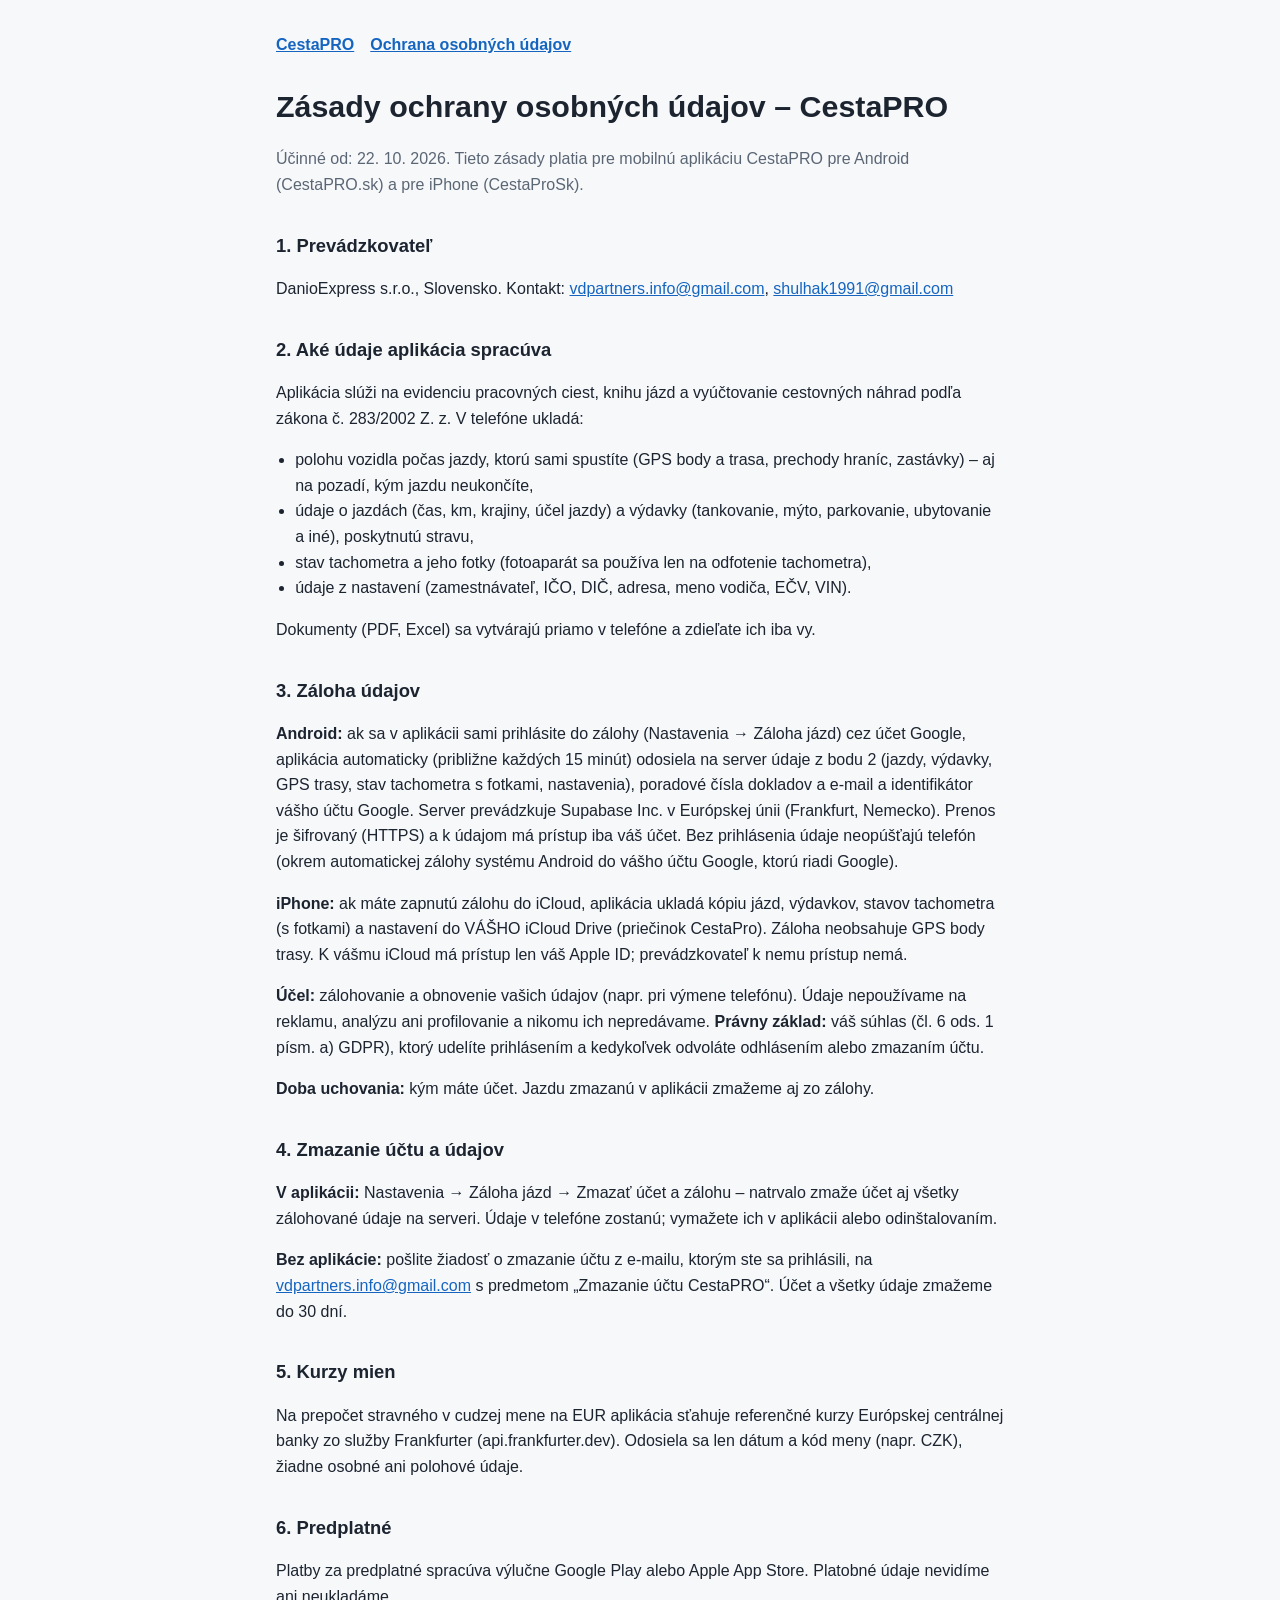
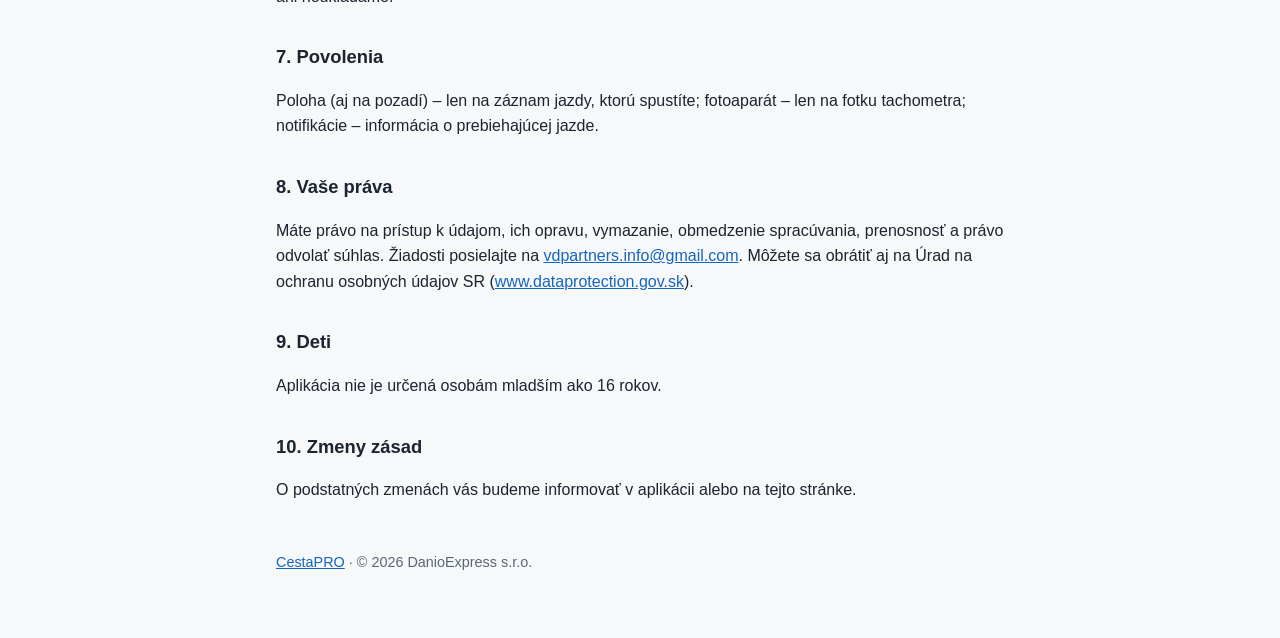
==== privacy.html @ 540cf13b "CestaPRO web: homepage and privacy policy Co-Authored-By: Claude Opus 5.5 <noreply@anthropic.com> Cl" ====
<!doctype html><html lang="sk"><head><meta charset="utf-8"><meta name="viewport" content="width=device-width,initial-scale=1">
<title>Zásady ochrany osobných údajov – CestaPRO</title><link rel="stylesheet" href="style.css"></head><body><main>
<nav><a href="./">CestaPRO</a><a href="privacy.html">Ochrana osobných údajov</a></nav>
<h1>Zásady ochrany osobných údajov – CestaPRO</h1>
<p class="muted">Účinné od: 22. 10. 2026. Tieto zásady platia pre mobilnú aplikáciu CestaPRO pre Android (CestaPRO.sk) a pre iPhone (CestaProSk).</p>
<h2>1. Prevádzkovateľ</h2><p>DanioExpress s.r.o., Slovensko. Kontakt: <a href="mailto:vdpartners.info@gmail.com">vdpartners.info@gmail.com</a>, <a href="mailto:shulhak1991@gmail.com">shulhak1991@gmail.com</a></p>
<h2>2. Aké údaje aplikácia spracúva</h2><p>Aplikácia slúži na evidenciu pracovných ciest, knihu jázd a vyúčtovanie cestovných náhrad podľa zákona č. 283/2002 Z. z. V telefóne ukladá:</p>
<ul><li>polohu vozidla počas jazdy, ktorú sami spustíte (GPS body a trasa, prechody hraníc, zastávky) – aj na pozadí, kým jazdu neukončíte,</li>
<li>údaje o jazdách (čas, km, krajiny, účel jazdy) a výdavky (tankovanie, mýto, parkovanie, ubytovanie a iné), poskytnutú stravu,</li>
<li>stav tachometra a jeho fotky (fotoaparát sa používa len na odfotenie tachometra),</li>
<li>údaje z nastavení (zamestnávateľ, IČO, DIČ, adresa, meno vodiča, EČV, VIN).</li></ul>
<p>Dokumenty (PDF, Excel) sa vytvárajú priamo v telefóne a zdieľate ich iba vy.</p>
<h2>3. Záloha údajov</h2>
<p><strong>Android:</strong> ak sa v aplikácii sami prihlásite do zálohy (Nastavenia → Záloha jázd) cez účet Google, aplikácia automaticky (približne každých 15 minút) odosiela na server údaje z bodu 2 (jazdy, výdavky, GPS trasy, stav tachometra s fotkami, nastavenia), poradové čísla dokladov a e-mail a identifikátor vášho účtu Google. Server prevádzkuje Supabase Inc. v Európskej únii (Frankfurt, Nemecko). Prenos je šifrovaný (HTTPS) a k údajom má prístup iba váš účet. Bez prihlásenia údaje neopúšťajú telefón (okrem automatickej zálohy systému Android do vášho účtu Google, ktorú riadi Google).</p>
<p><strong>iPhone:</strong> ak máte zapnutú zálohu do iCloud, aplikácia ukladá kópiu jázd, výdavkov, stavov tachometra (s fotkami) a nastavení do VÁŠHO iCloud Drive (priečinok CestaPro). Záloha neobsahuje GPS body trasy. K vášmu iCloud má prístup len váš Apple ID; prevádzkovateľ k nemu prístup nemá.</p>
<p><strong>Účel:</strong> zálohovanie a obnovenie vašich údajov (napr. pri výmene telefónu). Údaje nepoužívame na reklamu, analýzu ani profilovanie a nikomu ich nepredávame. <strong>Právny základ:</strong> váš súhlas (čl. 6 ods. 1 písm. a) GDPR), ktorý udelíte prihlásením a kedykoľvek odvoláte odhlásením alebo zmazaním účtu.</p>
<p><strong>Doba uchovania:</strong> kým máte účet. Jazdu zmazanú v aplikácii zmažeme aj zo zálohy.</p>
<h2 id="zmazanie">4. Zmazanie účtu a údajov</h2>
<p><strong>V aplikácii:</strong> Nastavenia → Záloha jázd → Zmazať účet a zálohu – natrvalo zmaže účet aj všetky zálohované údaje na serveri. Údaje v telefóne zostanú; vymažete ich v aplikácii alebo odinštalovaním.</p>
<p><strong>Bez aplikácie:</strong> pošlite žiadosť o zmazanie účtu z e-mailu, ktorým ste sa prihlásili, na <a href="mailto:vdpartners.info@gmail.com?subject=Zmazanie%20%C3%BA%C4%8Dtu%20CestaPRO">vdpartners.info@gmail.com</a> s predmetom „Zmazanie účtu CestaPRO“. Účet a všetky údaje zmažeme do 30 dní.</p>
<h2>5. Kurzy mien</h2><p>Na prepočet stravného v cudzej mene na EUR aplikácia sťahuje referenčné kurzy Európskej centrálnej banky zo služby Frankfurter (api.frankfurter.dev). Odosiela sa len dátum a kód meny (napr. CZK), žiadne osobné ani polohové údaje.</p>
<h2>6. Predplatné</h2><p>Platby za predplatné spracúva výlučne Google Play alebo Apple App Store. Platobné údaje nevidíme ani neukladáme.</p>
<h2>7. Povolenia</h2><p>Poloha (aj na pozadí) – len na záznam jazdy, ktorú spustíte; fotoaparát – len na fotku tachometra; notifikácie – informácia o prebiehajúcej jazde.</p>
<h2>8. Vaše práva</h2><p>Máte právo na prístup k údajom, ich opravu, vymazanie, obmedzenie spracúvania, prenosnosť a právo odvolať súhlas. Žiadosti posielajte na <a href="mailto:vdpartners.info@gmail.com">vdpartners.info@gmail.com</a>. Môžete sa obrátiť aj na Úrad na ochranu osobných údajov SR (<a href="https://www.dataprotection.gov.sk">www.dataprotection.gov.sk</a>).</p>
<h2>9. Deti</h2><p>Aplikácia nie je určená osobám mladším ako 16 rokov.</p>
<h2>10. Zmeny zásad</h2><p>O podstatných zmenách vás budeme informovať v aplikácii alebo na tejto stránke.</p>
<footer><a href="./">CestaPRO</a> · © 2026 DanioExpress s.r.o.</footer>
</main></body></html>
---- style.css ----
:root{--bg:#f7f8fa;--fg:#1c2430;--muted:#5b6675;--accent:#1565c0;--card:#fff;--line:#e3e7ec}
@media (prefers-color-scheme:dark){:root{--bg:#111418;--fg:#e8ecf1;--muted:#9aa5b1;--accent:#64a8ff;--card:#1a1f25;--line:#2a313a}}
*{box-sizing:border-box}body{margin:0;background:var(--bg);color:var(--fg);font:16px/1.6 -apple-system,Segoe UI,Roboto,sans-serif}
main{max-width:760px;margin:0 auto;padding:32px 16px 64px}h1{font-size:1.9rem;margin:.2em 0}h2{font-size:1.15rem;margin-top:1.8em}
a{color:var(--accent)}.muted{color:var(--muted)}.card{background:var(--card);border:1px solid var(--line);border-radius:12px;padding:20px;margin:20px 0}
nav{display:flex;gap:16px;margin-bottom:24px;font-weight:600}footer{margin-top:48px;color:var(--muted);font-size:.9rem}ul{padding-left:1.2em}
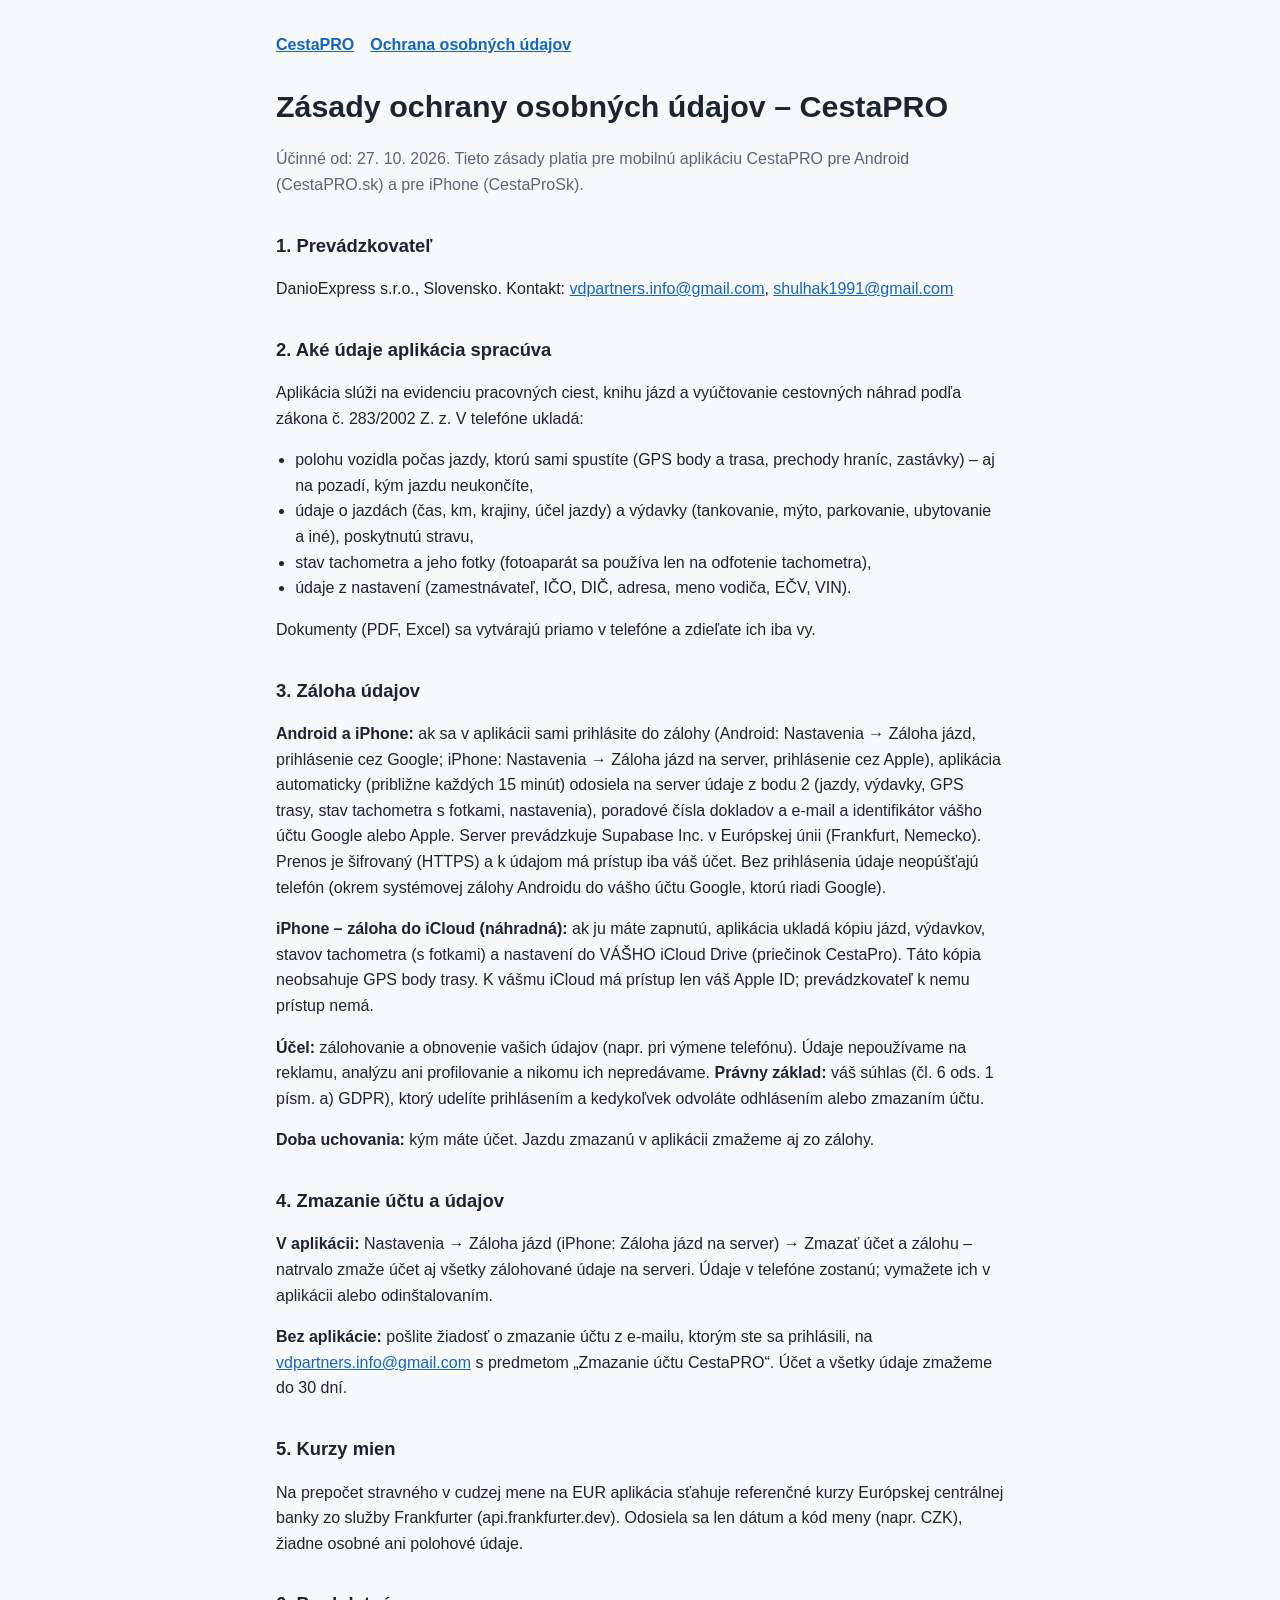
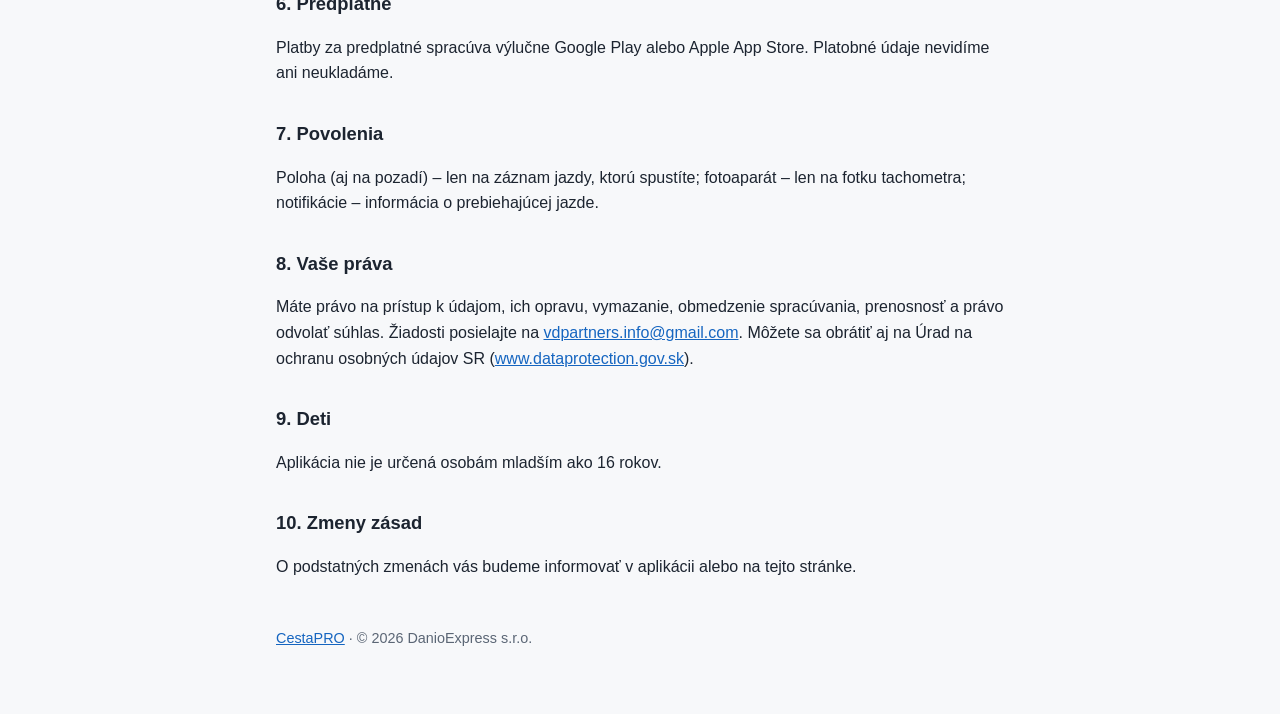
==== commit 5e70525b: "Privacy: iPhone server backup (Sign in with Apple) Co-Authored-By: Claude Opus 5.5 <noreply@anthropi" ====
--- a/privacy.html
+++ b/privacy.html
@@ -2,7 +2,7 @@
 <title>Zásady ochrany osobných údajov – CestaPRO</title><link rel="stylesheet" href="style.css"></head><body><main>
 <nav><a href="./">CestaPRO</a><a href="privacy.html">Ochrana osobných údajov</a></nav>
 <h1>Zásady ochrany osobných údajov – CestaPRO</h1>
-<p class="muted">Účinné od: 22. 10. 2026. Tieto zásady platia pre mobilnú aplikáciu CestaPRO pre Android (CestaPRO.sk) a pre iPhone (CestaProSk).</p>
+<p class="muted">Účinné od: 27. 10. 2026. Tieto zásady platia pre mobilnú aplikáciu CestaPRO pre Android (CestaPRO.sk) a pre iPhone (CestaProSk).</p>
 <h2>1. Prevádzkovateľ</h2><p>DanioExpress s.r.o., Slovensko. Kontakt: <a href="mailto:vdpartners.info@gmail.com">vdpartners.info@gmail.com</a>, <a href="mailto:shulhak1991@gmail.com">shulhak1991@gmail.com</a></p>
 <h2>2. Aké údaje aplikácia spracúva</h2><p>Aplikácia slúži na evidenciu pracovných ciest, knihu jázd a vyúčtovanie cestovných náhrad podľa zákona č. 283/2002 Z. z. V telefóne ukladá:</p>
 <ul><li>polohu vozidla počas jazdy, ktorú sami spustíte (GPS body a trasa, prechody hraníc, zastávky) – aj na pozadí, kým jazdu neukončíte,</li>
@@ -11,12 +11,12 @@
 <li>údaje z nastavení (zamestnávateľ, IČO, DIČ, adresa, meno vodiča, EČV, VIN).</li></ul>
 <p>Dokumenty (PDF, Excel) sa vytvárajú priamo v telefóne a zdieľate ich iba vy.</p>
 <h2>3. Záloha údajov</h2>
-<p><strong>Android:</strong> ak sa v aplikácii sami prihlásite do zálohy (Nastavenia → Záloha jázd) cez účet Google, aplikácia automaticky (približne každých 15 minút) odosiela na server údaje z bodu 2 (jazdy, výdavky, GPS trasy, stav tachometra s fotkami, nastavenia), poradové čísla dokladov a e-mail a identifikátor vášho účtu Google. Server prevádzkuje Supabase Inc. v Európskej únii (Frankfurt, Nemecko). Prenos je šifrovaný (HTTPS) a k údajom má prístup iba váš účet. Bez prihlásenia údaje neopúšťajú telefón (okrem automatickej zálohy systému Android do vášho účtu Google, ktorú riadi Google).</p>
-<p><strong>iPhone:</strong> ak máte zapnutú zálohu do iCloud, aplikácia ukladá kópiu jázd, výdavkov, stavov tachometra (s fotkami) a nastavení do VÁŠHO iCloud Drive (priečinok CestaPro). Záloha neobsahuje GPS body trasy. K vášmu iCloud má prístup len váš Apple ID; prevádzkovateľ k nemu prístup nemá.</p>
+<p><strong>Android a iPhone:</strong> ak sa v aplikácii sami prihlásite do zálohy (Android: Nastavenia → Záloha jázd, prihlásenie cez Google; iPhone: Nastavenia → Záloha jázd na server, prihlásenie cez Apple), aplikácia automaticky (približne každých 15 minút) odosiela na server údaje z bodu 2 (jazdy, výdavky, GPS trasy, stav tachometra s fotkami, nastavenia), poradové čísla dokladov a e-mail a identifikátor vášho účtu Google alebo Apple. Server prevádzkuje Supabase Inc. v Európskej únii (Frankfurt, Nemecko). Prenos je šifrovaný (HTTPS) a k údajom má prístup iba váš účet. Bez prihlásenia údaje neopúšťajú telefón (okrem systémovej zálohy Androidu do vášho účtu Google, ktorú riadi Google).</p>
+<p><strong>iPhone – záloha do iCloud (náhradná):</strong> ak ju máte zapnutú, aplikácia ukladá kópiu jázd, výdavkov, stavov tachometra (s fotkami) a nastavení do VÁŠHO iCloud Drive (priečinok CestaPro). Táto kópia neobsahuje GPS body trasy. K vášmu iCloud má prístup len váš Apple ID; prevádzkovateľ k nemu prístup nemá.</p>
 <p><strong>Účel:</strong> zálohovanie a obnovenie vašich údajov (napr. pri výmene telefónu). Údaje nepoužívame na reklamu, analýzu ani profilovanie a nikomu ich nepredávame. <strong>Právny základ:</strong> váš súhlas (čl. 6 ods. 1 písm. a) GDPR), ktorý udelíte prihlásením a kedykoľvek odvoláte odhlásením alebo zmazaním účtu.</p>
 <p><strong>Doba uchovania:</strong> kým máte účet. Jazdu zmazanú v aplikácii zmažeme aj zo zálohy.</p>
 <h2 id="zmazanie">4. Zmazanie účtu a údajov</h2>
-<p><strong>V aplikácii:</strong> Nastavenia → Záloha jázd → Zmazať účet a zálohu – natrvalo zmaže účet aj všetky zálohované údaje na serveri. Údaje v telefóne zostanú; vymažete ich v aplikácii alebo odinštalovaním.</p>
+<p><strong>V aplikácii:</strong> Nastavenia → Záloha jázd (iPhone: Záloha jázd na server) → Zmazať účet a zálohu – natrvalo zmaže účet aj všetky zálohované údaje na serveri. Údaje v telefóne zostanú; vymažete ich v aplikácii alebo odinštalovaním.</p>
 <p><strong>Bez aplikácie:</strong> pošlite žiadosť o zmazanie účtu z e-mailu, ktorým ste sa prihlásili, na <a href="mailto:vdpartners.info@gmail.com?subject=Zmazanie%20%C3%BA%C4%8Dtu%20CestaPRO">vdpartners.info@gmail.com</a> s predmetom „Zmazanie účtu CestaPRO“. Účet a všetky údaje zmažeme do 30 dní.</p>
 <h2>5. Kurzy mien</h2><p>Na prepočet stravného v cudzej mene na EUR aplikácia sťahuje referenčné kurzy Európskej centrálnej banky zo služby Frankfurter (api.frankfurter.dev). Odosiela sa len dátum a kód meny (napr. CZK), žiadne osobné ani polohové údaje.</p>
 <h2>6. Predplatné</h2><p>Platby za predplatné spracúva výlučne Google Play alebo Apple App Store. Platobné údaje nevidíme ani neukladáme.</p>
